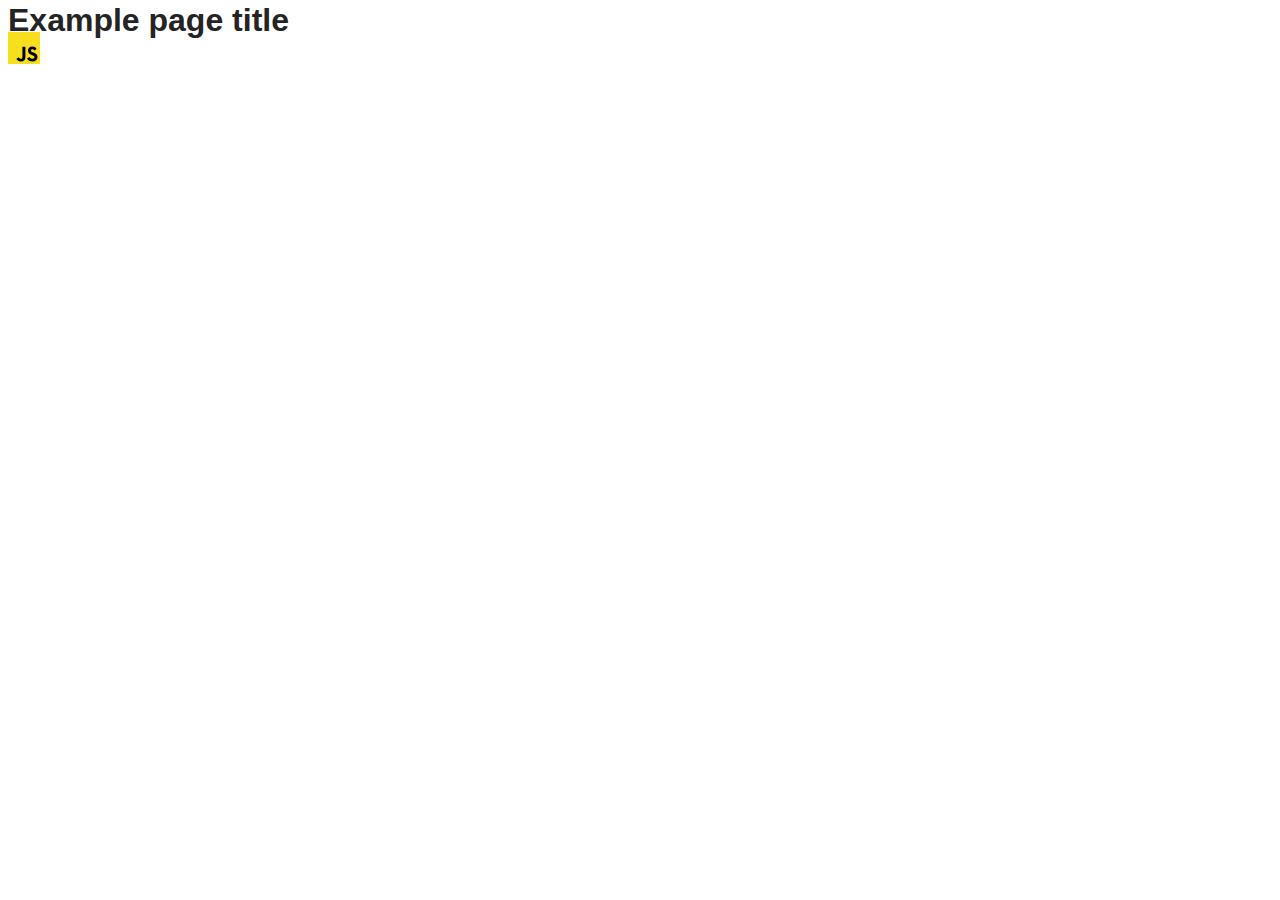
==== src/index.html @ df41ec9f "Initial commit" ====
<!DOCTYPE html>
<html lang="en">
  <head>
    <meta charset="UTF-8" />
    <link rel="icon" type="image/svg+xml" href="/favicon.svg" />
    <meta name="viewport" content="width=device-width, initial-scale=1.0" />
    <title>Vanilla App Template</title>
    <link rel="stylesheet" href="./css/styles.css" />
  </head>
  <body>
    <load ="partials/header.html" />

    <section>
      <h1>Example page title</h1>
      <!-- Path to images as from index.html file -->
      <img src="./img/javascript.svg" alt="" />
    </section>

    <!-- Loads the specified .html file -->
    <load ="partials/vite-promo.html" />

    <script type="module" src="./main.js"></script>
  </body>
</html>
---- src/css/styles.css ----
/**
  |============================
  | include css partials with
  | default @import url()
  |============================
*/
@import url('./reset.css');
@import url('./vite-promo.css');
@import url('./header.css');

:root {
  font-family: Inter, Avenir, Helvetica, Arial, sans-serif;
  font-size: 16px;
  line-height: 24px;
  font-weight: 400;

  color: #242424;
  background-color: rgba(255, 255, 255, 0.87);

  font-synthesis: none;
  text-rendering: optimizeLegibility;
  -webkit-font-smoothing: antialiased;
  -moz-osx-font-smoothing: grayscale;
  -webkit-text-size-adjust: 100%;
}
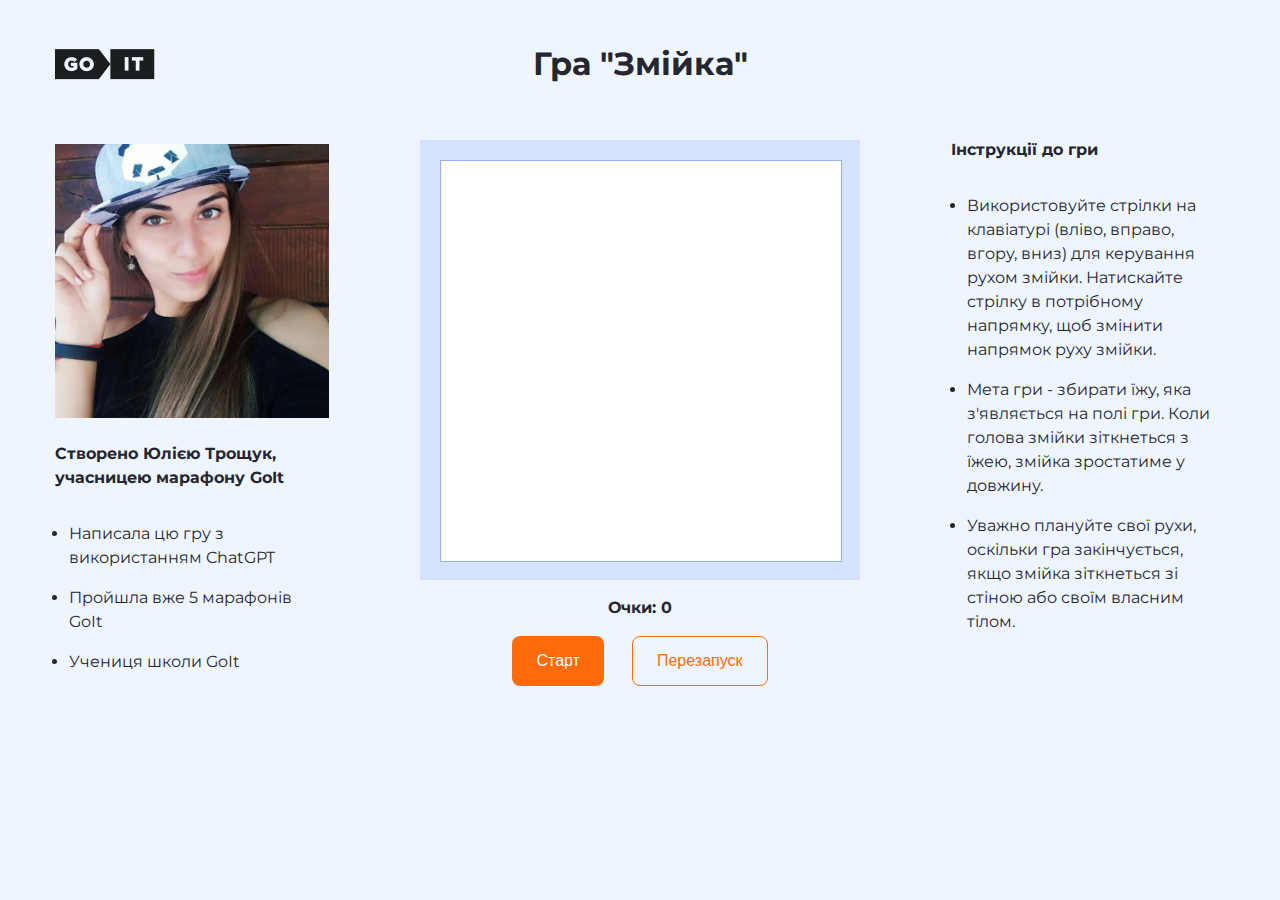
==== commit ab6697fc: "Add all files" ====
--- a/src/index.html
+++ b/src/index.html
@@ -2,23 +2,69 @@
 <html lang="en">
   <head>
     <meta charset="UTF-8" />
-    <link rel="icon" type="image/svg+xml" href="/favicon.svg" />
+    <meta http-equiv="X-UA-Compatible" content="IE=edge" />
     <meta name="viewport" content="width=device-width, initial-scale=1.0" />
-    <title>Vanilla App Template</title>
-    <link rel="stylesheet" href="./css/styles.css" />
+    <title>Document</title>
+
+    <link rel="preconnect" href="https://fonts.googleapis.com" />
+    <link rel="preconnect" href="https://fonts.gstatic.com" crossorigin />
+    <link
+      href="https://fonts.googleapis.com/css2?family=Montserrat:wght@400;700&display=swap"
+      rel="stylesheet"
+    />
+
+    <link rel="stylesheet" href="css/styles.css" />
   </head>
+
   <body>
-    <load ="partials/header.html" />
+    <div class="main-container">
+      <div class="about-me-container">
+        <img src="img/logo.png" alt="GOIT logo" class="logo" />
 
-    <section>
-      <h1>Example page title</h1>
-      <!-- Path to images as from index.html file -->
-      <img src="./img/javascript.svg" alt="" />
-    </section>
+        <img src="img/picture1.jpeg" alt="My photo" width="274" />
 
-    <!-- Loads the specified .html file -->
-    <load ="partials/vite-promo.html" />
+        <h2 class="my-name">Створено Юлією Трощук, учасницею марафону GoIt</h2>
 
-    <script type="module" src="./main.js"></script>
+        <ul class="about-me-list">
+          <li class="about-me-list-item">
+            Написала цю гру з використанням ChatGPT
+          </li>
+          <li class="about-me-list-item">Пройшла вже 5 марафонів GoIt</li>
+          <li class="about-me-list-item">Учениця школи GoIt</li>
+        </ul>
+      </div>
+      <div class="game-container">
+        <h1 class="game-title">Гра "Змійка"</h1>
+
+        <div class="game-area">
+          <canvas class="game-canvas" width="400" height="400"></canvas>
+        </div>
+
+        <div class="game-score">Очки: 0</div>
+        <div class="game-controls">
+          <button class="game-start">Старт</button>
+          <button class="game-reset">Перезапуск</button>
+        </div>
+      </div>
+      <div class="instructions-container">
+        <h3 class="instructions-title">Інструкції до гри</h3>
+        <ul class="instructions-list">
+          <li class="instructions-list-item">
+            Використовуйте стрілки на клавіатурі (вліво, вправо, вгору, вниз)
+            для керування рухом змійки. Натискайте стрілку в потрібному
+            напрямку, щоб змінити напрямок руху змійки.
+          </li>
+          <li class="instructions-list-item">
+            Мета гри - збирати їжу, яка з'являється на полі гри. Коли голова
+            змійки зіткнеться з їжею, змійка зростатиме у довжину.
+          </li>
+          <li class="instructions-list-item">
+            Уважно плануйте свої рухи, оскільки гра закінчується, якщо змійка
+            зіткнеться зі стіною або своїм власним тілом.
+          </li>
+        </ul>
+      </div>
+    </div>
+    <script src="./main.js"></script>
   </body>
 </html>
--- a/src/css/styles.css
+++ b/src/css/styles.css
@@ -1,25 +1,146 @@
-/**
-  |============================
-  | include css partials with
-  | default @import url()
-  |============================
-*/
-@import url('./reset.css');
-@import url('./vite-promo.css');
-@import url('./header.css');
+body {
+  font-family: 'Montserrat', sans-serif;
+  background: #EFF5FF;
+}
 
-:root {
-  font-family: Inter, Avenir, Helvetica, Arial, sans-serif;
+.my-name {
+  color: #262630;
   font-size: 16px;
+  font-weight: 700;
   line-height: 24px;
+  margin-top: 20px;
+  margin-bottom: 32px;
+}
+
+.about-me-container {
+  width: 274px;
+}
+
+.logo {
+  margin-bottom: 60px;
+}
+
+.about-me-list {
+  padding-left: 14px;
+}
+
+.about-me-list-item {
+  color: #262630;
+  font-size: 16px;
   font-weight: 400;
+  line-height: 24px;
+  margin-bottom: 16px;
+}
 
-  color: #242424;
-  background-color: rgba(255, 255, 255, 0.87);
+.game-title {
+  color: #262630;
+  text-align: center;
+  font-size: 32px;
+  font-weight: 700;
+  line-height: 32px;
+  margin-bottom: 60px;
+  margin-top: 0;
+}
 
-  font-synthesis: none;
-  text-rendering: optimizeLegibility;
-  -webkit-font-smoothing: antialiased;
-  -moz-osx-font-smoothing: grayscale;
-  -webkit-text-size-adjust: 100%;
+.main-container {
+  width: 1170px;
+  margin: 0 auto;
+  display: flex;
+  justify-content: space-between;
+  padding-top: 40px;
+  padding-bottom: 44px;
+  box-sizing: border-box;
 }
+
+.game-container {
+  width: 440px;
+}
+
+.instructions-container {
+  width: 274px;
+}
+
+.game-area {
+  background: #D5E3FF;
+  width: 440px;
+  height: 440px;
+  padding-left: 20px;
+  padding-right: 20px;
+  padding-top: 20px;
+  padding-bottom: 20px;
+  box-sizing: border-box;
+}
+
+.game-canvas {
+  border: 1px solid #9EADF2;
+  background: #FFF;
+}
+
+.game-score {
+  color: #262630;
+  font-size: 16px;
+  font-weight: 700;
+  line-height: 24px;
+  margin-top: 16px;
+  margin-bottom: 16px;
+  text-align: center;
+}
+
+.game-start {
+  border-radius: 8px;
+  background: #FF6B0A;
+  padding-left: 24px;
+  padding-right: 24px;
+  padding-top: 12px;
+  padding-bottom: 12px;
+  box-sizing: border-box;
+  border: none;
+  color: #FFF;
+  font-size: 16px;
+  font-weight: 400;
+  line-height: 24px;
+  margin-right: 28px;
+  cursor: pointer;
+}
+
+.game-reset {
+  border-radius: 8px;
+  border: 1px solid #FF6B0A;
+  color: #FF6B0A;
+  font-size: 16px;
+  font-weight: 400;
+  line-height: 24px;
+  cursor: pointer;
+  padding-left: 24px;
+  padding-right: 24px;
+  padding-top: 12px;
+  padding-bottom: 12px;
+  box-sizing: border-box;
+  background: #EFF5FF;
+}
+
+.game-controls {
+  display: flex;
+  justify-content: center;
+}
+
+.instructions-title {
+  color: #262630;
+  font-size: 16px;
+  font-weight: 700;
+  line-height: 24px;
+  margin-bottom: 32px;
+  margin-top: 90px;
+}
+
+.instructions-list {
+  padding-left: 16px;
+}
+
+.instructions-list-item {
+  color: #262630;
+  font-size: 16px;
+  font-weight: 400;
+  line-height: 24px;
+  margin-bottom: 16px;
+}